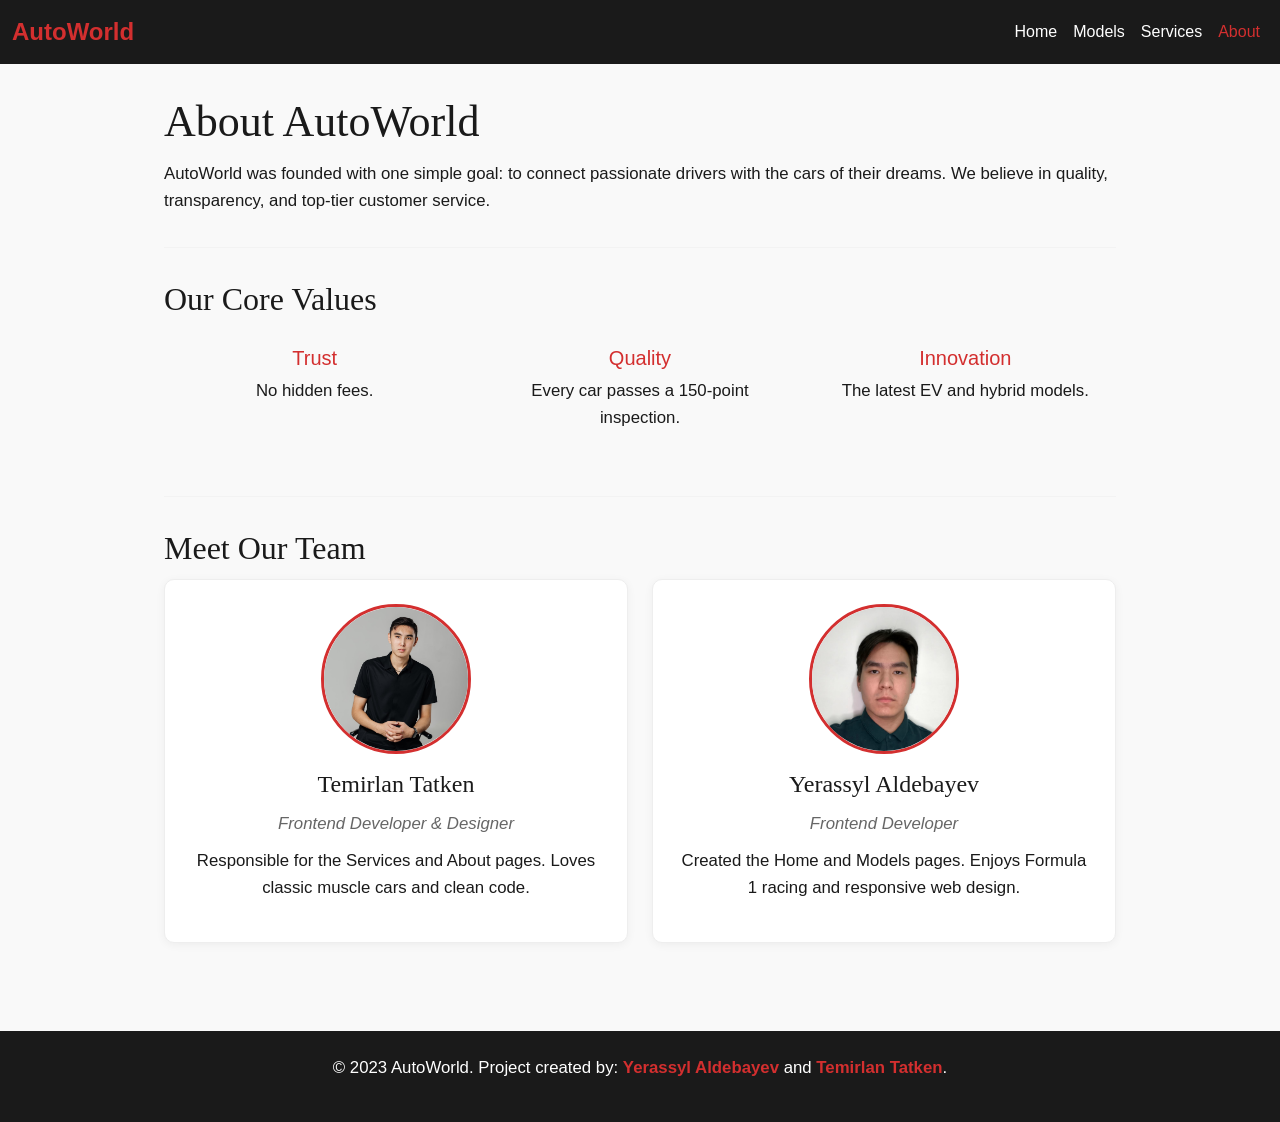
==== about.html @ 7cc098f7 "Assignment 3: Media queries and Bootstrap grid, navbar, buttons, carousel, cards, and form" ====
<!DOCTYPE html>
<html lang="en">
<head>
    <meta charset="UTF-8">
    <meta name="viewport" content="width=device-width, initial-scale=1.0">
    <title>About Us & Team - Cars Project</title>
    <link href="https://cdn.jsdelivr.net/npm/bootstrap@5.3.3/dist/css/bootstrap.min.css" rel="stylesheet">
    <link rel="stylesheet" href="css/style.css">
</head>
<body>
    <header>
        <nav id="main-nav" class="navbar navbar-expand-lg navbar-dark">
            <div class="container-fluid">
                <a class="navbar-brand" href="index.html">AutoWorld</a>
                <button class="navbar-toggler" type="button" data-bs-toggle="collapse" data-bs-target="#navMenu"
                        aria-controls="navMenu" aria-expanded="false" aria-label="Toggle navigation">
                    <span class="navbar-toggler-icon"></span>
                </button>
                <div class="collapse navbar-collapse" id="navMenu">
                    <ul class="navbar-nav ms-auto">
                        <li class="nav-item"><a class="nav-link" href="index.html">Home</a></li>
                        <li class="nav-item"><a class="nav-link" href="models.html">Models</a></li>
                        <li class="nav-item"><a class="nav-link" href="services.html">Services</a></li>
                        <li class="nav-item"><a class="nav-link active" aria-current="page" href="about.html">About</a></li>
                    </ul>
                </div>
            </div>
        </nav>
    </header>

    <main class="container">
        <h1>About AutoWorld</h1>
        <p>AutoWorld was founded with one simple goal: to connect passionate drivers with the cars of their dreams. We believe in quality, transparency, and top-tier customer service.</p>

        <hr>

        <!-- Task 3: Bootstrap Grid — three-column layout (col-lg-4) for Core Values -->
        <section class="core-values my-4">
            <h2>Our Core Values</h2>
            <div class="row g-4 text-center">
                <div class="col-lg-4">
                    <div class="core-value">
                        <h5>Trust</h5>
                        <p>No hidden fees.</p>
                    </div>
                </div>
                <div class="col-lg-4">
                    <div class="core-value">
                        <h5>Quality</h5>
                        <p>Every car passes a 150-point inspection.</p>
                    </div>
                </div>
                <div class="col-lg-4">
                    <div class="core-value">
                        <h5>Innovation</h5>
                        <p>The latest EV and hybrid models.</p>
                    </div>
                </div>
            </div>
        </section>

        <hr>

        <!-- Task 3: Bootstrap Grid — two-column layout (col-lg-6) for Team section -->
        <section class="team-section my-4">
            <h2>Meet Our Team</h2>
            <div class="row g-4">
                <div class="col-lg-6">
                    <div class="team-card">
                        <img src="images/student1.jpeg" alt="Portrait of Temirlan Tatken" class="team-photo">
                        <h3>Temirlan Tatken</h3>
                        <p class="role">Frontend Developer & Designer</p>
                        <p>Responsible for the Services and About pages. Loves classic muscle cars and clean code.</p>
                    </div>
                </div>
                <div class="col-lg-6">
                    <div class="team-card">
                        <img src="images/student2.jpg" alt="Portrait of Yerassyl Aldebayev" class="team-photo">
                        <h3>Yerassyl Aldebayev</h3>
                        <p class="role">Frontend Developer</p>
                        <p>Created the Home and Models pages. Enjoys Formula 1 racing and responsive web design.</p>
                    </div>
                </div>
            </div>
        </section>
    </main>

    <footer>
        <p>&copy; 2023 AutoWorld. Project created by: <strong>Yerassyl Aldebayev</strong> and <strong>Temirlan Tatken</strong>.</p>
    </footer>

    <script src="https://cdn.jsdelivr.net/npm/bootstrap@5.3.3/dist/js/bootstrap.bundle.min.js"></script>
</body>
</html>
---- css/style.css ----
/* ===================================================
   GLOBAL BASE (shared across all pages)
   =================================================== */
* {
    margin: 0;
    padding: 0;
    box-sizing: border-box;
}

body {
    font-family: 'Trebuchet MS', Arial, sans-serif;
    color: #1a1a1a;
    background-color: #f9f9f9;
    line-height: 1.6;
}

h1, h2, h3 {
    font-family: Georgia, 'Times New Roman', serif;
    margin-bottom: 0.75rem;
}

p {
    margin-bottom: 1rem;
}

/* Task 1: Responsive typography (custom media queries, no Bootstrap) */
h1 { font-size: 1.8rem; }
h2 { font-size: 1.4rem; }
h3 { font-size: 1.15rem; }
p  { font-size: 0.95rem; }

@media (min-width: 601px) and (max-width: 992px) {
    h1 { font-size: 2.2rem; }
    h2 { font-size: 1.7rem; }
    h3 { font-size: 1.3rem; }
    p  { font-size: 1rem; }
}

@media (min-width: 993px) {
    h1 { font-size: 2.75rem; }
    h2 { font-size: 2rem; }
    h3 { font-size: 1.5rem; }
    p  { font-size: 1.05rem; }
}

hr {
    border: none;
    border-top: 1px solid #ddd;
    margin: 2rem 0;
}

.container {
    max-width: 1000px;
    margin: 0 auto;
    padding: 2rem 1.5rem;
}

/* ===================================================
   NAVIGATION (#main-nav) — Bootstrap navbar, brand-colored
   =================================================== */
#main-nav.navbar {
    background-color: #1a1a1a;
}

#main-nav .navbar-brand {
    color: #d32f2f;
    font-size: 1.5rem;
    font-weight: bold;
}

#main-nav .nav-link {
    color: #ffffff;
}

#main-nav .nav-link:hover,
#main-nav .nav-link.active {
    color: #d32f2f;
}

/* ===================================================
   FOOTER
   =================================================== */
footer {
    text-align: center;
    padding: 1.5rem;
    background-color: #1a1a1a;
    color: #ffffff;
    margin-top: 2rem;
}

footer strong {
    color: #d32f2f;
}

/* ===================================================
   HOME PAGE
   =================================================== */
.hero {
    text-align: center;
    padding: 2rem 0;
}

.hero-img {
    width: 100%;
    max-width: 600px;
    height: 300px;
    object-fit: cover;
}

.intro, .highlights {
    max-width: 800px;
    margin: 1.5rem auto;
}

/* Task 1 (Home): Flexbox row for image + text */
.intro-flex {
    display: flex;
    flex-wrap: wrap;
    align-items: center;
    gap: 1.5rem;
}

.intro-img {
    flex: 1 1 300px;
    max-width: 100%;
    border-radius: 8px;
}

.intro-text {
    flex: 1 1 300px;
}

/* Task 2 (Home): Flexbox card row — responsive via custom media queries only */
.card-row {
    display: flex;
    gap: 1.5rem;
    margin-top: 1.5rem;
}

.category-card {
    flex: 1 1 0;
    display: flex;
    flex-direction: column;
    background-color: #ffffff;
    border: 1px solid #eee;
    border-radius: 10px;
    padding: 1.5rem;
    text-align: center;
    box-shadow: 0 2px 10px rgba(0, 0, 0, 0.05);
    transition: transform 0.2s ease, box-shadow 0.2s ease;
}

/* Tablet: two cards per row */
@media (max-width: 900px) {
    .card-row {
        flex-wrap: wrap;
    }
    .category-card {
        flex: 1 1 calc(50% - 0.75rem);
    }
}

/* Mobile: stacked */
@media (max-width: 500px) {
    .category-card {
        flex: 1 1 100%;
    }
}

.category-card:hover {
    transform: translateY(-6px);
    box-shadow: 0 6px 16px rgba(0, 0, 0, 0.12);
}

.category-card img {
    width: 100%;
    height: 140px;
    object-fit: cover;
    border-radius: 6px;
    margin-bottom: 1rem;
}

.category-card p {
    flex-grow: 1;
}

.btn-card {
    display: inline-block;
    background-color: #d32f2f;
    color: #ffffff;
    text-decoration: none;
    padding: 0.5rem 1rem;
    border-radius: 4px;
    margin-top: 0.5rem;
    transition: background-color 0.3s ease;
}

.btn-card:hover {
    background-color: #b71c1c;
}

/* ===================================================
   MODELS PAGE
   =================================================== */
.catalog-table table {
    width: 100%;
    border-collapse: collapse;
    margin-top: 1rem;
}

.catalog-table th,
.catalog-table td {
    border: 1px solid #ccc;
    padding: 0.75rem;
    text-align: left;
}

.catalog-table th {
    background-color: #1a1a1a;
    color: #ffffff;
}

.catalog-table tr:nth-child(even) {
    background-color: #f2f2f2;
}

/* Task 7 (Models): Bootstrap Carousel — brand color for controls/indicators */
.carousel-caption h5 {
    color: #ffffff;
}

.carousel-control-prev-icon,
.carousel-control-next-icon {
    background-color: rgba(211, 47, 47, 0.7);
    border-radius: 50%;
    padding: 1.2rem;
}

/* Task 8 (Home): Bootstrap Cards — Featured Vehicles */
.card-group .card-title {
    font-family: Georgia, 'Times New Roman', serif;
}

/* Shared feature image style (hero, models, services) */
.feature-img {
    max-width: 100%;
    border-radius: 8px;
    margin-bottom: 1.5rem;
}

/* ===================================================
   SERVICES PAGE (from teammate)
   =================================================== */

/* Task 3 (Services): CSS Grid page layout — header / sidebar / main / footer */
.page-grid {
    display: grid;
    grid-template-columns: 260px 1fr;
    grid-template-rows: auto 1fr auto;
    grid-template-areas:
        "header header"
        "sidebar main"
        "footer footer";
}

.grid-header {
    grid-area: header;
}

.grid-sidebar {
    grid-area: sidebar;
    padding: 2rem 1.5rem;
    background-color: #ffffff;
    border-right: 1px solid #eee;
}

.grid-sidebar h3 {
    color: #d32f2f;
}

.grid-sidebar ul {
    margin: 1rem 0 1.5rem 1.2rem;
}

.grid-sidebar ul li {
    margin-bottom: 0.5rem;
}

.sidebar-img {
    width: 100%;
    border-radius: 8px;
}

.grid-main {
    grid-area: main;
    padding: 2rem 1.5rem;
}

.grid-footer {
    grid-area: footer;
}

@media (max-width: 700px) {
    .page-grid {
        grid-template-columns: 1fr;
        grid-template-areas:
            "header"
            "sidebar"
            "main"
            "footer";
    }
}

.services-info {
    display: flex;
    flex-wrap: wrap;
    gap: 1.5rem;
    align-items: flex-start;
}

.services-list {
    flex: 1 1 250px;
}

#booking-form {
    background-color: #f9f9f9;
    padding: 2rem;
    border-radius: 10px;
    border: 1px solid #ddd;
    max-width: 600px;
}

/* Task 9 (Services): Bootstrap form — brand color overrides */
#booking-form .form-control:focus,
#booking-form .form-select:focus {
    border-color: #d32f2f;
    box-shadow: 0 0 5px rgba(211, 47, 47, 0.3);
}

/* ===================================================
   ABOUT PAGE (from teammate)
   =================================================== */

/* Task 3 (About): Bootstrap Grid — two-column team section, three-column values */
.core-value {
    padding: 1rem;
}

.core-value h5 {
    color: #d32f2f;
}

.team-card {
    flex: 1 1 300px;
    text-align: center;
    padding: 1.5rem;
    background-color: #fff;
    border: 1px solid #eee;
    border-radius: 10px;
    box-shadow: 0 2px 10px rgba(0,0,0,0.05);
}

.team-photo {
    width: 150px;
    height: 150px;
    object-fit: cover;
    border-radius: 50%;
    border: 3px solid #d32f2f;
    margin-bottom: 1rem;
}

.role {
    color: #666;
    font-style: italic;
    margin-bottom: 10px;
}
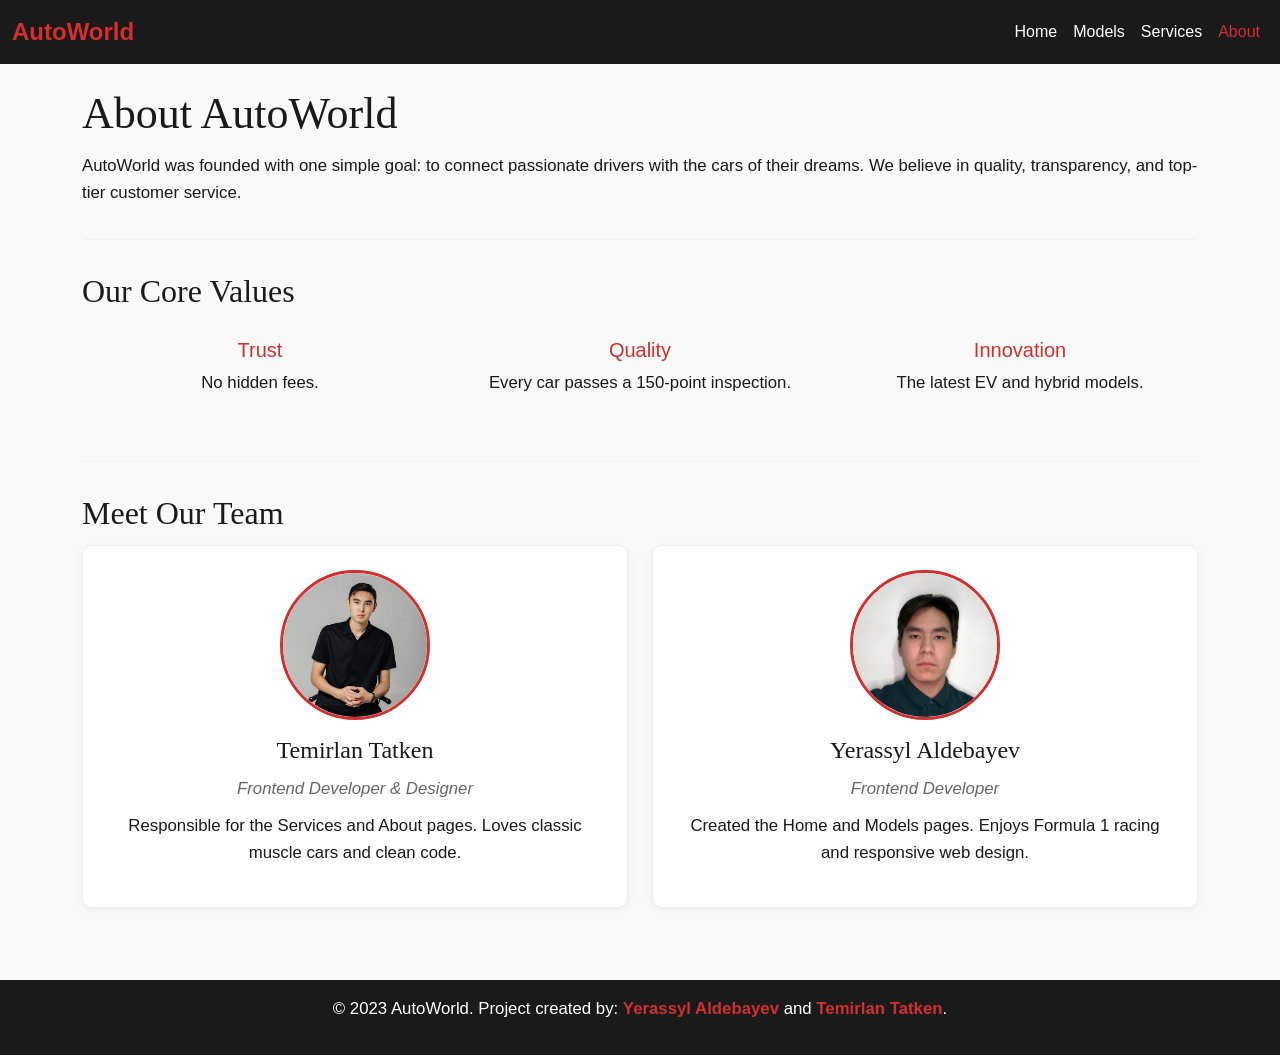
==== commit a5065cb8: "Fixed critical issues" ====
--- a/about.html
+++ b/about.html
@@ -28,7 +28,7 @@
         </nav>
     </header>
 
-    <main class="container">
+    <main class="container py-4">
         <h1>About AutoWorld</h1>
         <p>AutoWorld was founded with one simple goal: to connect passionate drivers with the cars of their dreams. We believe in quality, transparency, and top-tier customer service.</p>
 
@@ -38,19 +38,19 @@
         <section class="core-values my-4">
             <h2>Our Core Values</h2>
             <div class="row g-4 text-center">
-                <div class="col-lg-4">
+                <div class="col-12 col-md-6 col-lg-4">
                     <div class="core-value">
                         <h5>Trust</h5>
                         <p>No hidden fees.</p>
                     </div>
                 </div>
-                <div class="col-lg-4">
+                <div class="col-12 col-md-6 col-lg-4">
                     <div class="core-value">
                         <h5>Quality</h5>
                         <p>Every car passes a 150-point inspection.</p>
                     </div>
                 </div>
-                <div class="col-lg-4">
+                <div class="col-12 col-md-6 col-lg-4">
                     <div class="core-value">
                         <h5>Innovation</h5>
                         <p>The latest EV and hybrid models.</p>
@@ -65,7 +65,7 @@
         <section class="team-section my-4">
             <h2>Meet Our Team</h2>
             <div class="row g-4">
-                <div class="col-lg-6">
+                <div class="col-12 col-md-6 col-lg-6">
                     <div class="team-card">
                         <img src="images/student1.jpeg" alt="Portrait of Temirlan Tatken" class="team-photo">
                         <h3>Temirlan Tatken</h3>
@@ -73,7 +73,7 @@
                         <p>Responsible for the Services and About pages. Loves classic muscle cars and clean code.</p>
                     </div>
                 </div>
-                <div class="col-lg-6">
+                <div class="col-12 col-md-6 col-lg-6">
                     <div class="team-card">
                         <img src="images/student2.jpg" alt="Portrait of Yerassyl Aldebayev" class="team-photo">
                         <h3>Yerassyl Aldebayev</h3>
@@ -85,10 +85,10 @@
         </section>
     </main>
 
-    <footer>
+    <footer class="py-3 mt-4">
         <p>&copy; 2023 AutoWorld. Project created by: <strong>Yerassyl Aldebayev</strong> and <strong>Temirlan Tatken</strong>.</p>
     </footer>
 
     <script src="https://cdn.jsdelivr.net/npm/bootstrap@5.3.3/dist/js/bootstrap.bundle.min.js"></script>
 </body>
-</html>
+</html>
--- a/css/style.css
+++ b/css/style.css
@@ -49,12 +49,6 @@
     margin: 2rem 0;
 }
 
-.container {
-    max-width: 1000px;
-    margin: 0 auto;
-    padding: 2rem 1.5rem;
-}
-
 /* ===================================================
    NAVIGATION (#main-nav) — Bootstrap navbar, brand-colored
    =================================================== */
@@ -82,10 +76,8 @@
    =================================================== */
 footer {
     text-align: center;
-    padding: 1.5rem;
     background-color: #1a1a1a;
     color: #ffffff;
-    margin-top: 2rem;
 }
 
 footer strong {
@@ -97,14 +89,14 @@
    =================================================== */
 .hero {
     text-align: center;
-    padding: 2rem 0;
 }
 
 .hero-img {
-    width: 100%;
-    max-width: 600px;
-    height: 300px;
-    object-fit: cover;
+    max-width: 700px;
+    height: 360px;
+    width: 75%;
+    object-fit: cover;
+
 }
 
 .intro, .highlights {
@@ -373,4 +365,39 @@
     color: #666;
     font-style: italic;
     margin-bottom: 10px;
+}
+
+/* ===================================================
+   IMAGE SIZE LIMITS (keeps images comfortable with Bootstrap container)
+   =================================================== */
+
+/* Carousel (Models page) */
+.carousel-item img {
+    height: 450px;
+    object-fit: cover;
+}
+
+@media (max-width: 768px) {
+    .carousel-item img {
+        height: 260px;
+    }
+}
+
+/* Optional: cap carousel width on large monitors */
+#modelCarousel {
+    max-width: 900px;
+    margin: 0 auto;
+}
+
+/* Featured Vehicles cards (Home page) */
+.card-img-top {
+    height: 200px;
+    object-fit: cover;
+}
+
+/* Lineup image at the top of Models page */
+.catalog-intro img {
+    width: 100%;
+    height: 320px;
+    object-fit: cover;
 }
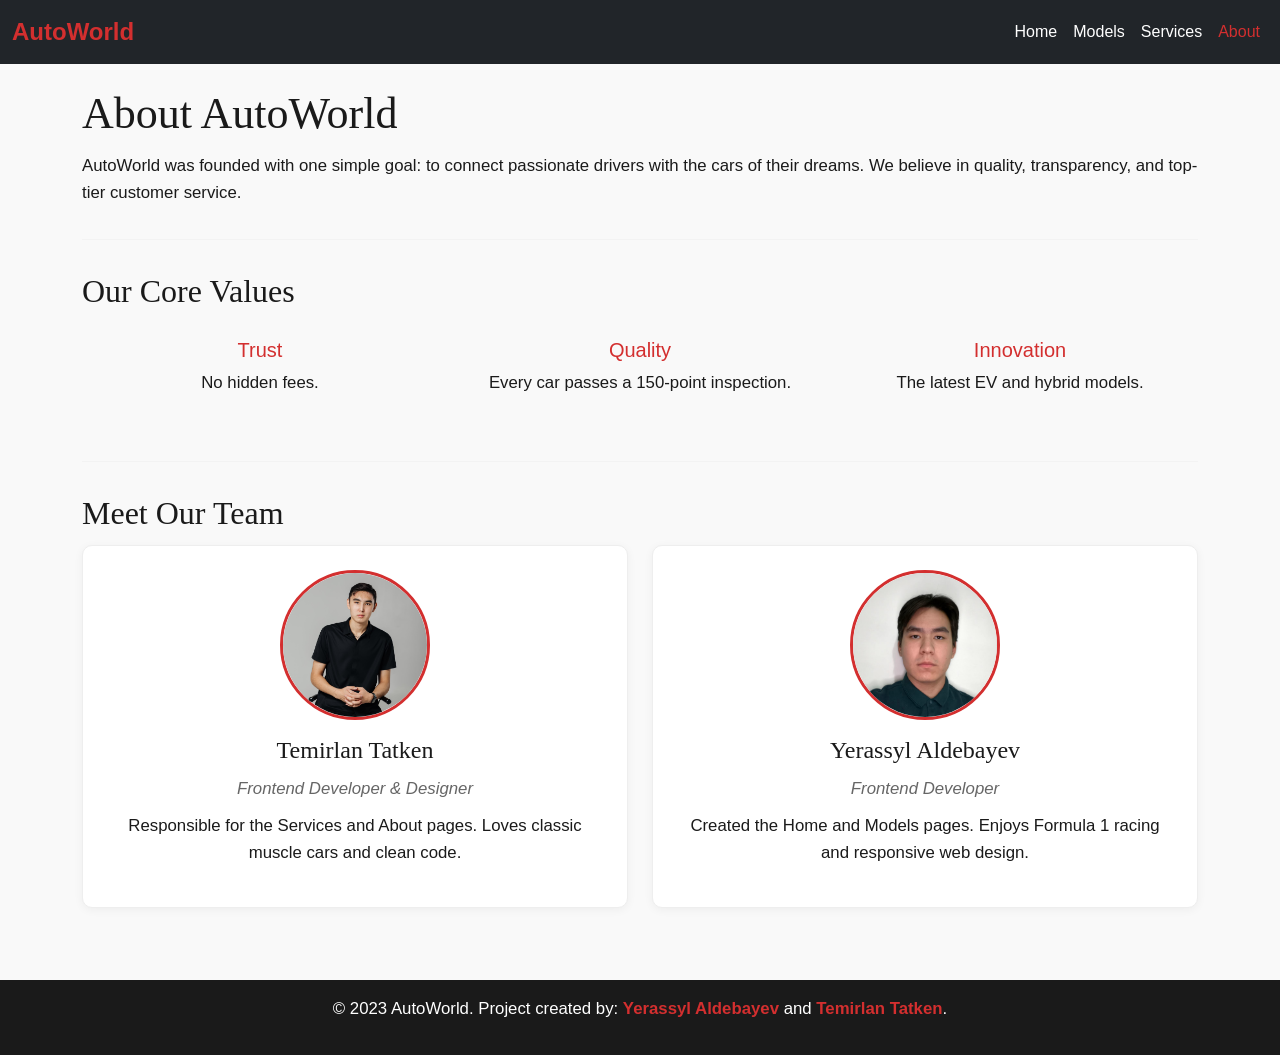
==== commit 2137c6fd: "Simple fixes" ====
--- a/about.html
+++ b/about.html
@@ -9,7 +9,7 @@
 </head>
 <body>
     <header>
-        <nav id="main-nav" class="navbar navbar-expand-lg navbar-dark">
+        <nav id="main-nav" class="navbar navbar-expand-lg navbar-dark bg-dark">
             <div class="container-fluid">
                 <a class="navbar-brand" href="index.html">AutoWorld</a>
                 <button class="navbar-toggler" type="button" data-bs-toggle="collapse" data-bs-target="#navMenu"
--- a/css/style.css
+++ b/css/style.css
@@ -96,7 +96,6 @@
     height: 360px;
     width: 75%;
     object-fit: cover;
-
 }
 
 .intro, .highlights {
@@ -122,17 +121,18 @@
     flex: 1 1 300px;
 }
 
-/* Task 2 (Home): Flexbox card row — responsive via custom media queries only */
+/* Task 2 (Home): card row — custom media queries only, no flexbox, no Bootstrap */
 .card-row {
-    display: flex;
-    gap: 1.5rem;
     margin-top: 1.5rem;
+    font-size: 0; /* removes the small gaps between inline-block cards */
 }
 
 .category-card {
-    flex: 1 1 0;
-    display: flex;
-    flex-direction: column;
+    display: inline-block;
+    vertical-align: top;
+    width: calc(33.333% - 1rem);   /* desktop: three per row */
+    margin: 0.5rem;
+    font-size: 1rem;
     background-color: #ffffff;
     border: 1px solid #eee;
     border-radius: 10px;
@@ -142,20 +142,17 @@
     transition: transform 0.2s ease, box-shadow 0.2s ease;
 }
 
-/* Tablet: two cards per row */
+/* Tablet: two per row */
 @media (max-width: 900px) {
-    .card-row {
-        flex-wrap: wrap;
-    }
     .category-card {
-        flex: 1 1 calc(50% - 0.75rem);
+        width: calc(50% - 1rem);
     }
 }
 
 /* Mobile: stacked */
 @media (max-width: 500px) {
     .category-card {
-        flex: 1 1 100%;
+        width: calc(100% - 1rem);
     }
 }
 
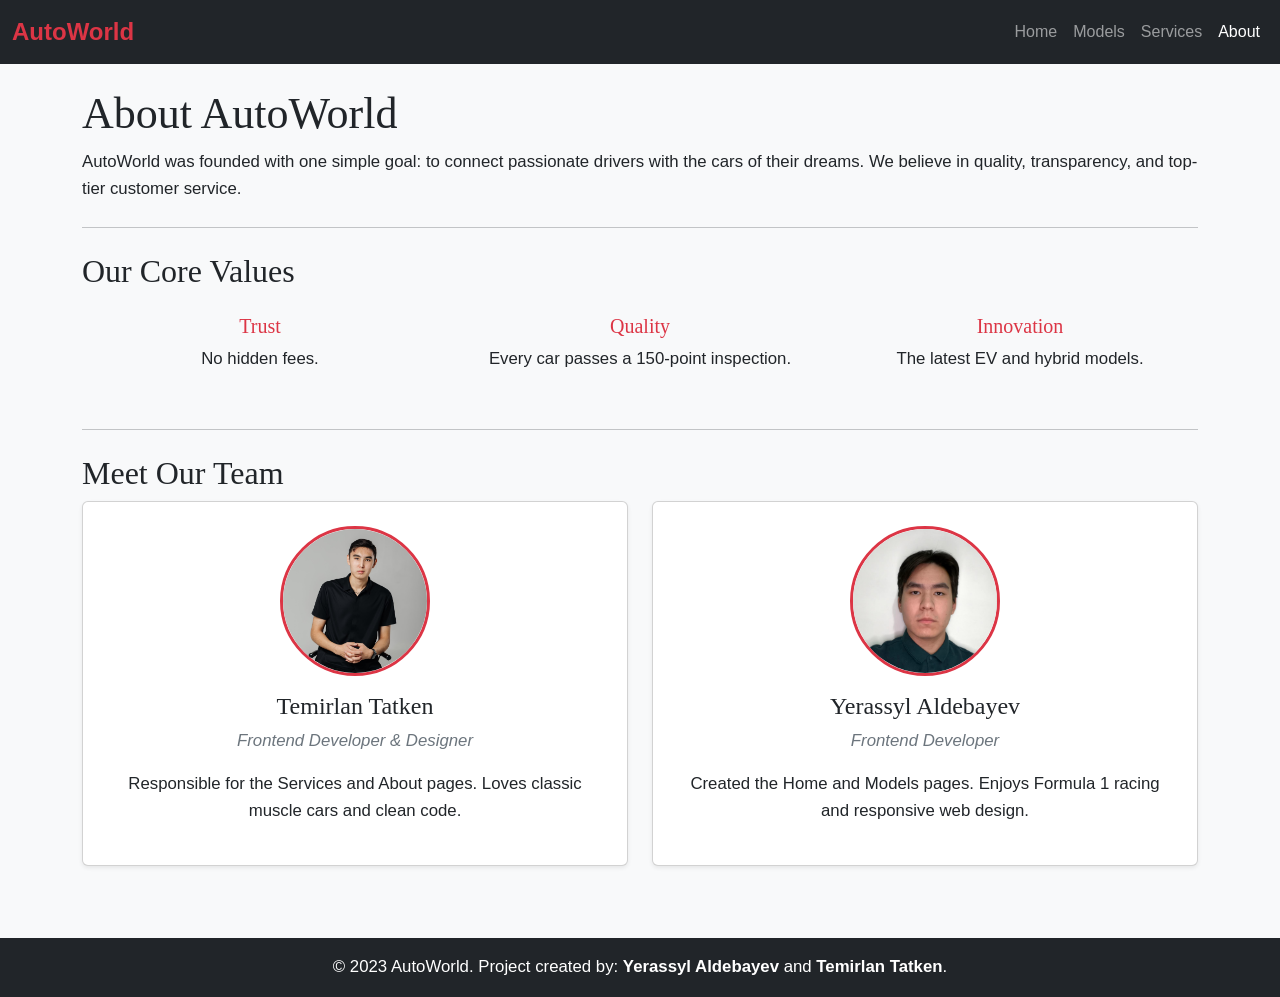
==== commit 26966341: "Midterm: Bootstrap cleanup, responsive fixes, README" ====
--- a/about.html
+++ b/about.html
@@ -3,15 +3,15 @@
 <head>
     <meta charset="UTF-8">
     <meta name="viewport" content="width=device-width, initial-scale=1.0">
-    <title>About Us & Team - Cars Project</title>
+    <title>About Us & Team - AutoWorld Cars</title>
     <link href="https://cdn.jsdelivr.net/npm/bootstrap@5.3.3/dist/css/bootstrap.min.css" rel="stylesheet">
     <link rel="stylesheet" href="css/style.css">
 </head>
-<body>
+<body class="bg-light">
     <header>
         <nav id="main-nav" class="navbar navbar-expand-lg navbar-dark bg-dark">
             <div class="container-fluid">
-                <a class="navbar-brand" href="index.html">AutoWorld</a>
+                <a class="navbar-brand text-danger fw-bold fs-4" href="index.html">AutoWorld</a>
                 <button class="navbar-toggler" type="button" data-bs-toggle="collapse" data-bs-target="#navMenu"
                         aria-controls="navMenu" aria-expanded="false" aria-label="Toggle navigation">
                     <span class="navbar-toggler-icon"></span>
@@ -32,52 +32,50 @@
         <h1>About AutoWorld</h1>
         <p>AutoWorld was founded with one simple goal: to connect passionate drivers with the cars of their dreams. We believe in quality, transparency, and top-tier customer service.</p>
 
-        <hr>
+        <hr class="my-4">
 
-        <!-- Task 3: Bootstrap Grid — three-column layout (col-lg-4) for Core Values -->
         <section class="core-values my-4">
             <h2>Our Core Values</h2>
             <div class="row g-4 text-center">
-                <div class="col-12 col-md-6 col-lg-4">
-                    <div class="core-value">
-                        <h5>Trust</h5>
+                <div class="col-md-6 col-lg-4">
+                    <div class="p-3">
+                        <h3 class="h5 text-danger">Trust</h3>
                         <p>No hidden fees.</p>
                     </div>
                 </div>
-                <div class="col-12 col-md-6 col-lg-4">
-                    <div class="core-value">
-                        <h5>Quality</h5>
+                <div class="col-md-6 col-lg-4">
+                    <div class="p-3">
+                        <h3 class="h5 text-danger">Quality</h3>
                         <p>Every car passes a 150-point inspection.</p>
                     </div>
                 </div>
-                <div class="col-12 col-md-6 col-lg-4">
-                    <div class="core-value">
-                        <h5>Innovation</h5>
+                <div class="col-md-6 col-lg-4">
+                    <div class="p-3">
+                        <h3 class="h5 text-danger">Innovation</h3>
                         <p>The latest EV and hybrid models.</p>
                     </div>
                 </div>
             </div>
         </section>
 
-        <hr>
+        <hr class="my-4">
 
-        <!-- Task 3: Bootstrap Grid — two-column layout (col-lg-6) for Team section -->
         <section class="team-section my-4">
             <h2>Meet Our Team</h2>
             <div class="row g-4">
-                <div class="col-12 col-md-6 col-lg-6">
-                    <div class="team-card">
-                        <img src="images/student1.jpeg" alt="Portrait of Temirlan Tatken" class="team-photo">
+                <div class="col-md-6">
+                    <div class="card h-100 text-center p-4 shadow-sm">
+                        <img src="images/student1.jpeg" alt="Portrait of Temirlan Tatken" class="team-photo rounded-circle border border-3 border-danger mx-auto mb-3">
                         <h3>Temirlan Tatken</h3>
-                        <p class="role">Frontend Developer & Designer</p>
+                        <p class="text-secondary fst-italic">Frontend Developer &amp; Designer</p>
                         <p>Responsible for the Services and About pages. Loves classic muscle cars and clean code.</p>
                     </div>
                 </div>
-                <div class="col-12 col-md-6 col-lg-6">
-                    <div class="team-card">
-                        <img src="images/student2.jpg" alt="Portrait of Yerassyl Aldebayev" class="team-photo">
+                <div class="col-md-6">
+                    <div class="card h-100 text-center p-4 shadow-sm">
+                        <img src="images/student2.jpg" alt="Portrait of Yerassyl Aldebayev" class="team-photo rounded-circle border border-3 border-danger mx-auto mb-3">
                         <h3>Yerassyl Aldebayev</h3>
-                        <p class="role">Frontend Developer</p>
+                        <p class="text-secondary fst-italic">Frontend Developer</p>
                         <p>Created the Home and Models pages. Enjoys Formula 1 racing and responsive web design.</p>
                     </div>
                 </div>
@@ -85,8 +83,10 @@
         </section>
     </main>
 
-    <footer class="py-3 mt-4">
-        <p>&copy; 2023 AutoWorld. Project created by: <strong>Yerassyl Aldebayev</strong> and <strong>Temirlan Tatken</strong>.</p>
+    <footer class="bg-dark text-white text-center py-3 mt-4">
+        <div class="container">
+            <p class="mb-0">&copy; 2023 AutoWorld. Project created by: <strong>Yerassyl Aldebayev</strong> and <strong>Temirlan Tatken</strong>.</p>
+        </div>
     </footer>
 
     <script src="https://cdn.jsdelivr.net/npm/bootstrap@5.3.3/dist/js/bootstrap.bundle.min.js"></script>
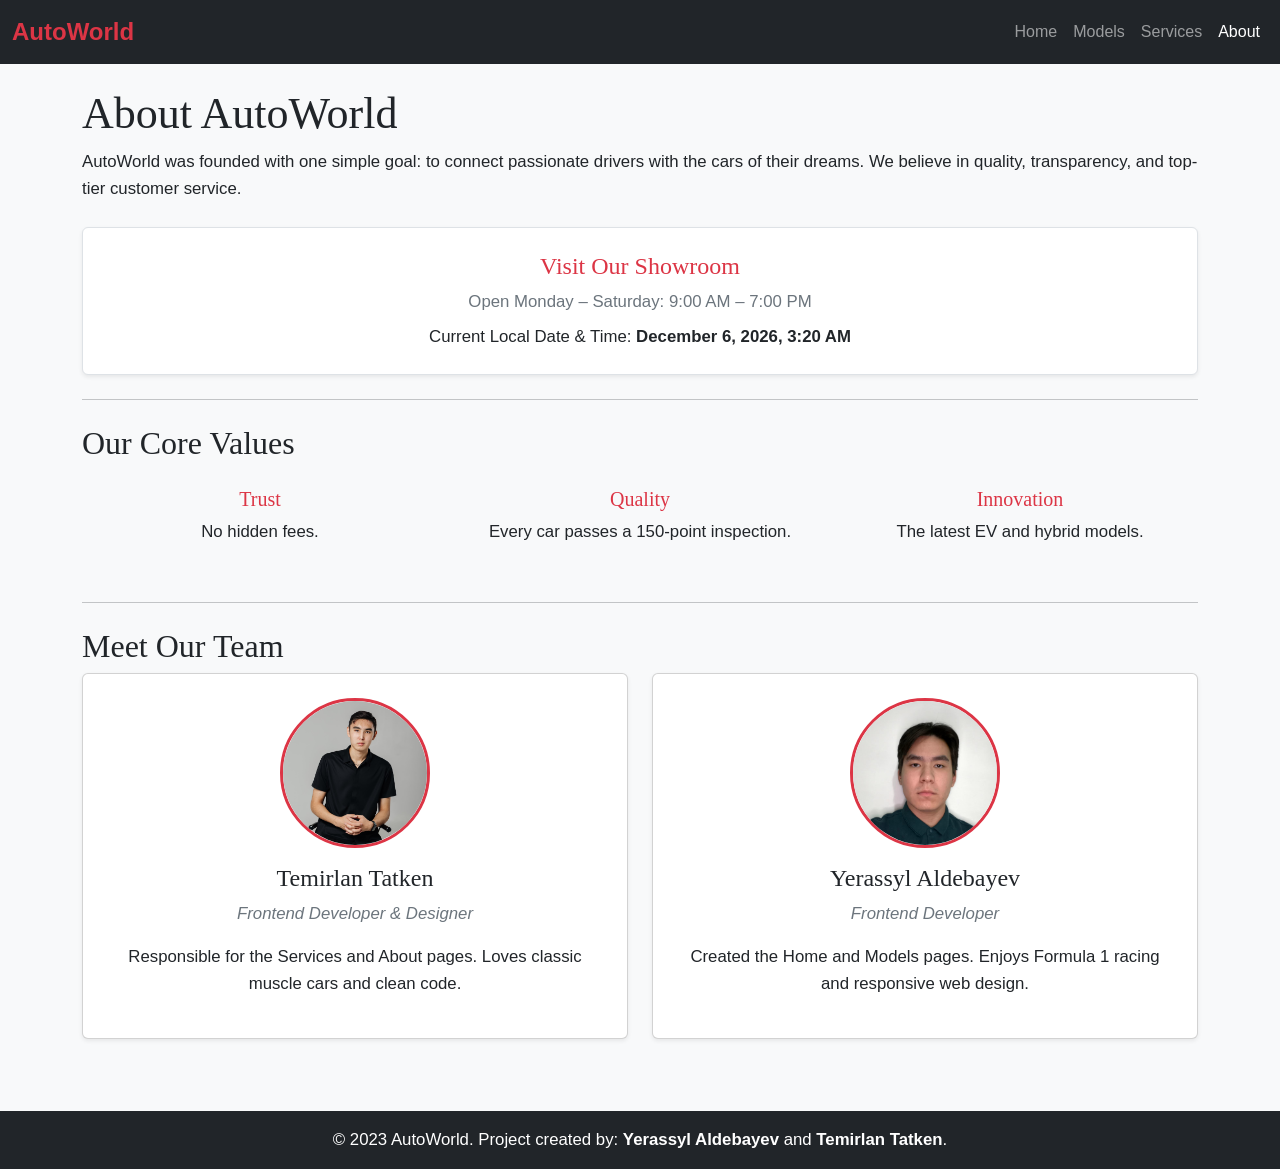
==== commit 6b3e80c1: "Implement Assignment 4 JavaScript features and UI refinements" ====
--- a/about.html
+++ b/about.html
@@ -7,7 +7,7 @@
     <link href="https://cdn.jsdelivr.net/npm/bootstrap@5.3.3/dist/css/bootstrap.min.css" rel="stylesheet">
     <link rel="stylesheet" href="css/style.css">
 </head>
-<body class="bg-light">
+<body>
     <header>
         <nav id="main-nav" class="navbar navbar-expand-lg navbar-dark bg-dark">
             <div class="container-fluid">
@@ -31,6 +31,15 @@
     <main class="container py-4">
         <h1>About AutoWorld</h1>
         <p>AutoWorld was founded with one simple goal: to connect passionate drivers with the cars of their dreams. We believe in quality, transparency, and top-tier customer service.</p>
+
+        <!-- Task 5: Display Current Date and Time (placed right under About AutoWorld) -->
+        <section class="visit-section my-4">
+            <div class="p-4 bg-white border rounded text-center shadow-sm">
+                <h2 class="h4 text-danger mb-2">Visit Our Showroom</h2>
+                <p class="text-secondary mb-2">Open Monday – Saturday: 9:00 AM – 7:00 PM</p>
+                <p class="mb-0">Current Local Date &amp; Time: <strong id="current-datetime" class="text-dark"></strong></p>
+            </div>
+        </section>
 
         <hr class="my-4">
 
@@ -90,5 +99,6 @@
     </footer>
 
     <script src="https://cdn.jsdelivr.net/npm/bootstrap@5.3.3/dist/js/bootstrap.bundle.min.js"></script>
+    <script src="js/datetime.js"></script>
 </body>
 </html>
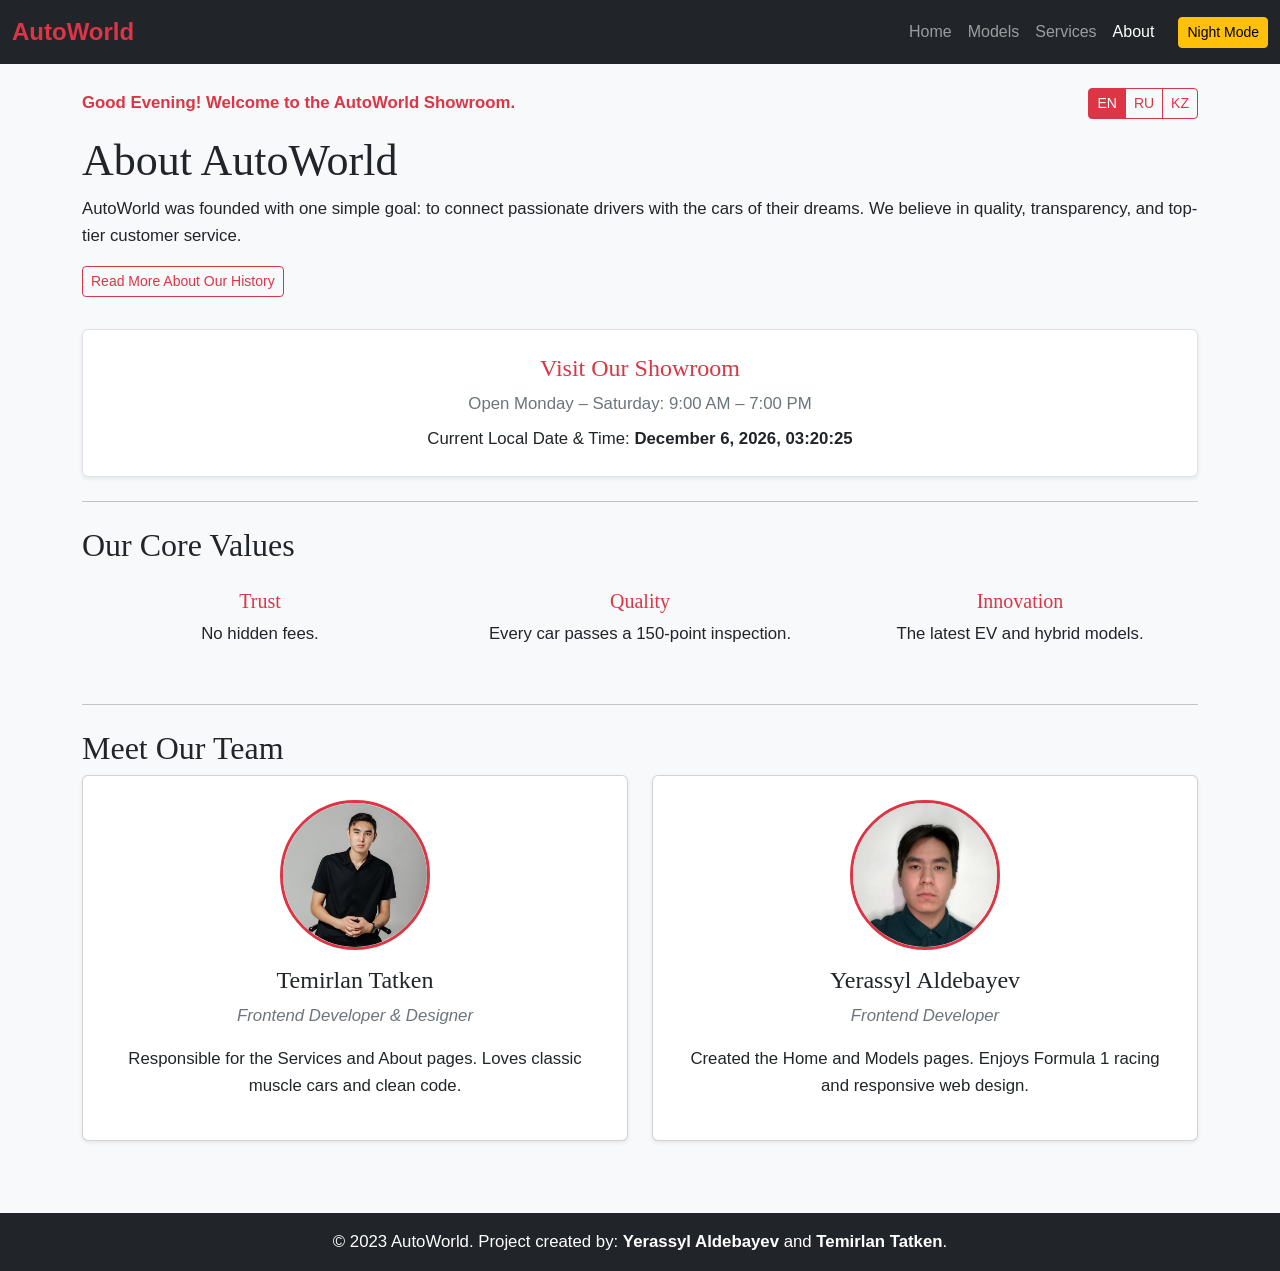
==== commit 9e39c9bb: "Complete Assignment 5: Advanced JS, DOM manipulation, sound effects, and multi-step wizard" ====
--- a/about.html
+++ b/about.html
@@ -17,11 +17,14 @@
                     <span class="navbar-toggler-icon"></span>
                 </button>
                 <div class="collapse navbar-collapse" id="navMenu">
-                    <ul class="navbar-nav ms-auto">
+                    <ul class="navbar-nav ms-auto align-items-lg-center">
                         <li class="nav-item"><a class="nav-link" href="index.html">Home</a></li>
                         <li class="nav-item"><a class="nav-link" href="models.html">Models</a></li>
                         <li class="nav-item"><a class="nav-link" href="services.html">Services</a></li>
                         <li class="nav-item"><a class="nav-link active" aria-current="page" href="about.html">About</a></li>
+                        <li class="nav-item ms-lg-3 mt-2 mt-lg-0">
+                            <button type="button" id="theme-toggle-btn" class="btn btn-warning btn-sm">Night Mode</button>
+                        </li>
                     </ul>
                 </div>
             </div>
@@ -29,39 +32,55 @@
     </header>
 
     <main class="container py-4">
-        <h1>About AutoWorld</h1>
-        <p>AutoWorld was founded with one simple goal: to connect passionate drivers with the cars of their dreams. We believe in quality, transparency, and top-tier customer service.</p>
+        <!-- Assignment 5: Language Switcher (EN / RU / KZ) & Time-of-Day Greeting -->
+        <div class="d-flex flex-wrap justify-content-between align-items-center gap-2 mb-3">
+            <p id="time-greeting" class="text-danger fw-semibold mb-0"></p>
+            <div class="btn-group btn-group-sm" role="group" aria-label="Language selector">
+                <button type="button" class="btn btn-danger lang-btn" data-lang="en">EN</button>
+                <button type="button" class="btn btn-outline-danger lang-btn" data-lang="ru">RU</button>
+                <button type="button" class="btn btn-outline-danger lang-btn" data-lang="kz">KZ</button>
+            </div>
+        </div>
 
-        <!-- Task 5: Display Current Date and Time (placed right under About AutoWorld) -->
+        <h1 id="i18n-title">About AutoWorld</h1>
+        <p id="i18n-intro">AutoWorld was founded with one simple goal: to connect passionate drivers with the cars of their dreams. We believe in quality, transparency, and top-tier customer service.</p>
+
+        <!-- Assignment 5: "Read More" button toggling style.display -->
+        <div id="extra-story" style="display: none;" class="p-3 bg-white border rounded mb-3 shadow-sm">
+            <p id="i18n-extra-story" class="mb-0">Since opening our first showroom in Astana, we have delivered over 1,500 inspected vehicles across Kazakhstan. Our certified technicians test every engine, battery pack, and safety system so our clients drive away with complete confidence.</p>
+        </div>
+        <button type="button" id="read-more-btn" class="btn btn-outline-danger btn-sm mb-2">Read More About Our History</button>
+
+        <!-- Task 5: Display Current Date and Time -->
         <section class="visit-section my-4">
             <div class="p-4 bg-white border rounded text-center shadow-sm">
-                <h2 class="h4 text-danger mb-2">Visit Our Showroom</h2>
-                <p class="text-secondary mb-2">Open Monday – Saturday: 9:00 AM – 7:00 PM</p>
-                <p class="mb-0">Current Local Date &amp; Time: <strong id="current-datetime" class="text-dark"></strong></p>
+                <h2 id="i18n-visit-title" class="h4 text-danger mb-2">Visit Our Showroom</h2>
+                <p id="i18n-visit-hours" class="text-secondary mb-2">Open Monday – Saturday: 9:00 AM – 7:00 PM</p>
+                <p class="mb-0"><span id="i18n-time-label">Current Local Date &amp; Time:</span> <strong id="current-datetime" class="text-dark"></strong></p>
             </div>
         </section>
 
         <hr class="my-4">
 
         <section class="core-values my-4">
-            <h2>Our Core Values</h2>
+            <h2 id="i18n-values-title">Our Core Values</h2>
             <div class="row g-4 text-center">
                 <div class="col-md-6 col-lg-4">
                     <div class="p-3">
-                        <h3 class="h5 text-danger">Trust</h3>
-                        <p>No hidden fees.</p>
+                        <h3 id="i18n-val1-title" class="h5 text-danger">Trust</h3>
+                        <p id="i18n-val1-desc">No hidden fees.</p>
                     </div>
                 </div>
                 <div class="col-md-6 col-lg-4">
                     <div class="p-3">
-                        <h3 class="h5 text-danger">Quality</h3>
-                        <p>Every car passes a 150-point inspection.</p>
+                        <h3 id="i18n-val2-title" class="h5 text-danger">Quality</h3>
+                        <p id="i18n-val2-desc">Every car passes a 150-point inspection.</p>
                     </div>
                 </div>
                 <div class="col-md-6 col-lg-4">
                     <div class="p-3">
-                        <h3 class="h5 text-danger">Innovation</h3>
-                        <p>The latest EV and hybrid models.</p>
+                        <h3 id="i18n-val3-title" class="h5 text-danger">Innovation</h3>
+                        <p id="i18n-val3-desc">The latest EV and hybrid models.</p>
                     </div>
                 </div>
             </div>
@@ -70,22 +89,22 @@
         <hr class="my-4">
 
         <section class="team-section my-4">
-            <h2>Meet Our Team</h2>
+            <h2 id="i18n-team-title">Meet Our Team</h2>
             <div class="row g-4">
                 <div class="col-md-6">
                     <div class="card h-100 text-center p-4 shadow-sm">
                         <img src="images/student1.jpeg" alt="Portrait of Temirlan Tatken" class="team-photo rounded-circle border border-3 border-danger mx-auto mb-3">
                         <h3>Temirlan Tatken</h3>
-                        <p class="text-secondary fst-italic">Frontend Developer &amp; Designer</p>
-                        <p>Responsible for the Services and About pages. Loves classic muscle cars and clean code.</p>
+                        <p id="i18n-member1-role" class="text-secondary fst-italic">Frontend Developer &amp; Designer</p>
+                        <p id="i18n-member1-bio">Responsible for the Services and About pages. Loves classic muscle cars and clean code.</p>
                     </div>
                 </div>
                 <div class="col-md-6">
                     <div class="card h-100 text-center p-4 shadow-sm">
                         <img src="images/student2.jpg" alt="Portrait of Yerassyl Aldebayev" class="team-photo rounded-circle border border-3 border-danger mx-auto mb-3">
                         <h3>Yerassyl Aldebayev</h3>
-                        <p class="text-secondary fst-italic">Frontend Developer</p>
-                        <p>Created the Home and Models pages. Enjoys Formula 1 racing and responsive web design.</p>
+                        <p id="i18n-member2-role" class="text-secondary fst-italic">Frontend Developer</p>
+                        <p id="i18n-member2-bio">Created the Home and Models pages. Enjoys Formula 1 racing and responsive web design.</p>
                     </div>
                 </div>
             </div>
@@ -100,5 +119,7 @@
 
     <script src="https://cdn.jsdelivr.net/npm/bootstrap@5.3.3/dist/js/bootstrap.bundle.min.js"></script>
     <script src="js/datetime.js"></script>
+    <script src="js/theme.js"></script>
+    <script src="js/language.js"></script>
 </body>
 </html>
--- a/css/style.css
+++ b/css/style.css
@@ -0,0 +1,298 @@
+/* ===================================================
+   AutoWorld - custom styles (Assignments 4 & 5)
+   =================================================== */
+
+/* ---------- Fonts & Body Background (Task 4) ---------- */
+body {
+    font-family: 'Trebuchet MS', Arial, sans-serif;
+    line-height: 1.6;
+    background-color: #f8f9fa;
+    color: #212529;
+    transition: background-color 0.5s ease, color 0.3s ease;
+}
+
+h1, h2, h3 {
+    font-family: Georgia, 'Times New Roman', serif;
+}
+
+/* ---------- Assignment 5: Night Mode Theme ---------- */
+body.night-mode {
+    background-color: #121212 !important;
+    color: #e0e0e0;
+}
+
+body.night-mode .card,
+body.night-mode .bg-white,
+body.night-mode .bg-light,
+body.night-mode .faq-item,
+body.night-mode .faq-question,
+body.night-mode .popup-box {
+    background-color: #1e1e1e !important;
+    color: #e0e0e0 !important;
+    border-color: #333333 !important;
+}
+
+body.night-mode .text-secondary,
+body.night-mode .text-dark,
+body.night-mode .faq-answer p {
+    color: #b0b0b0 !important;
+}
+
+/* Fix inputs and placeholder visibility in Night Mode */
+body.night-mode .form-control,
+body.night-mode .form-select {
+    background-color: #2a2a2a !important;
+    color: #ffffff !important;
+    border-color: #444444 !important;
+}
+
+body.night-mode .form-control::placeholder {
+    color: #aaaaaa !important;
+    opacity: 1;
+}
+
+/* Fix Models Comparison Table in Night Mode */
+body.night-mode .table {
+    --bs-table-bg: #1e1e1e;
+    --bs-table-color: #e0e0e0;
+    --bs-table-striped-bg: #262626;
+    --bs-table-striped-color: #ffffff;
+    --bs-table-border-color: #383838;
+    color: #e0e0e0 !important;
+    border-color: #383838 !important;
+}
+
+body.night-mode .table tbody tr td {
+    background-color: #1e1e1e;
+    color: #e0e0e0;
+    border-color: #383838;
+}
+
+body.night-mode .table-striped > tbody > tr:nth-of-type(odd) > * {
+    background-color: #262626 !important;
+    color: #ffffff !important;
+}
+
+/* ---------- Responsive typography (media queries) ---------- */
+h1 { font-size: 1.8rem; }
+h2 { font-size: 1.4rem; }
+h3 { font-size: 1.15rem; }
+p  { font-size: 0.95rem; }
+
+@media (min-width: 601px) and (max-width: 992px) {
+    h1 { font-size: 2.2rem; }
+    h2 { font-size: 1.7rem; }
+    h3 { font-size: 1.3rem; }
+    p  { font-size: 1rem; }
+}
+
+@media (min-width: 993px) {
+    h1 { font-size: 2.75rem; }
+    h2 { font-size: 2rem; }
+    h3 { font-size: 1.5rem; }
+    p  { font-size: 1.05rem; }
+}
+
+/* ---------- Home: hero image & engine animation ---------- */
+.hero-img {
+    width: 75%;
+    max-width: 700px;
+    height: 360px;
+    object-fit: cover;
+    transition: transform 0.3s ease, box-shadow 0.3s ease;
+}
+
+.hero-img.engine-rev-active {
+    transform: scale(1.03);
+    box-shadow: 0 0 25px rgba(220, 53, 69, 0.7);
+}
+
+@media (max-width: 576px) {
+    .hero-img {
+        width: 100%;
+        height: 220px;
+    }
+}
+
+/* ---------- Cards & Event-Triggered Animations ---------- */
+.card-img-top {
+    height: 200px;
+    object-fit: cover;
+}
+
+.catalog-card {
+    transition: transform 0.3s ease, box-shadow 0.3s ease;
+}
+
+/* ---------- Models: lineup image and Interactive Thumbnail Gallery ---------- */
+.lineup-img {
+    width: 100%;
+    height: 320px;
+    object-fit: cover;
+}
+
+@media (max-width: 576px) {
+    .lineup-img {
+        height: 200px;
+    }
+}
+
+.main-gallery-img {
+    width: 100%;
+    height: 420px;
+    object-fit: cover;
+    transition: opacity 0.25s ease, transform 0.25s ease;
+}
+
+@media (max-width: 768px) {
+    .main-gallery-img {
+        height: 250px;
+    }
+}
+
+.thumb-img {
+    width: 100%;
+    height: 75px;
+    object-fit: cover;
+    cursor: pointer;
+    opacity: 0.6;
+    border: 2px solid transparent;
+    transition: opacity 0.2s ease, transform 0.2s ease, border-color 0.2s ease;
+}
+
+.thumb-img:hover {
+    opacity: 0.9;
+    transform: translateY(-2px);
+}
+
+.thumb-img.active-thumb {
+    opacity: 1;
+    border-color: #dc3545;
+    transform: scale(1.04);
+}
+
+/* ---------- Star Rating Widget ---------- */
+.rating-star {
+    font-size: 1.4rem;
+    color: #ced4da;
+    cursor: pointer;
+    transition: color 0.15s ease, transform 0.15s ease;
+    display: inline-block;
+    user-select: none;
+}
+
+.rating-star:hover {
+    transform: scale(1.2);
+}
+
+.rating-star.selected {
+    color: #ffc107;
+}
+
+/* ---------- About: team photo ---------- */
+.team-photo {
+    width: 150px;
+    height: 150px;
+    object-fit: cover;
+}
+
+/* ---------- Task 2: FAQ Accordion (Models page) ---------- */
+.faq-item {
+    background-color: #ffffff;
+    border: 1px solid #dee2e6;
+    border-radius: 0.375rem;
+    margin-bottom: 0.75rem;
+    overflow: hidden;
+}
+
+.faq-question {
+    width: 100%;
+    background-color: #ffffff;
+    border: none;
+    padding: 1rem 1.25rem;
+    text-align: left;
+    font-weight: 600;
+    font-size: 1.05rem;
+    display: flex;
+    justify-content: space-between;
+    align-items: center;
+    cursor: pointer;
+    transition: background-color 0.2s ease;
+}
+
+.faq-question:hover {
+    background-color: #f1f3f5;
+}
+
+.faq-question[aria-expanded="true"] {
+    background-color: #fff5f5;
+    color: #dc3545;
+}
+
+.faq-icon {
+    font-size: 1.3rem;
+    font-weight: bold;
+    color: #dc3545;
+    margin-left: 1rem;
+    line-height: 1;
+}
+
+.faq-answer {
+    max-height: 0;
+    overflow: hidden;
+    transition: max-height 0.3s ease;
+    padding: 0 1.25rem;
+}
+
+.faq-answer p {
+    padding-top: 0.25rem;
+    padding-bottom: 1rem;
+    margin-bottom: 0;
+    color: #495057;
+}
+
+/* ---------- Task 3: Popup Subscription Form (Home page) ---------- */
+.popup-overlay {
+    display: none;
+    position: fixed;
+    top: 0;
+    left: 0;
+    width: 100%;
+    height: 100%;
+    background-color: rgba(0, 0, 0, 0.6);
+    z-index: 1050;
+    justify-content: center;
+    align-items: center;
+    padding: 1rem;
+}
+
+.popup-box {
+    background-color: #ffffff;
+    width: 100%;
+    max-width: 450px;
+    border-radius: 0.5rem;
+    padding: 2rem 1.5rem 1.5rem;
+    position: relative;
+    box-shadow: 0 10px 25px rgba(0, 0, 0, 0.25);
+}
+
+.popup-close {
+    position: absolute;
+    top: 0.75rem;
+    right: 1rem;
+    background: none;
+    border: none;
+    font-size: 1.75rem;
+    line-height: 1;
+    color: #6c757d;
+    cursor: pointer;
+}
+
+.popup-close:hover {
+    color: #dc3545;
+}
+
+/* ---------- Multi-step Wizard (Services page) ---------- */
+.wizard-step {
+    transition: opacity 0.3s ease;
+}
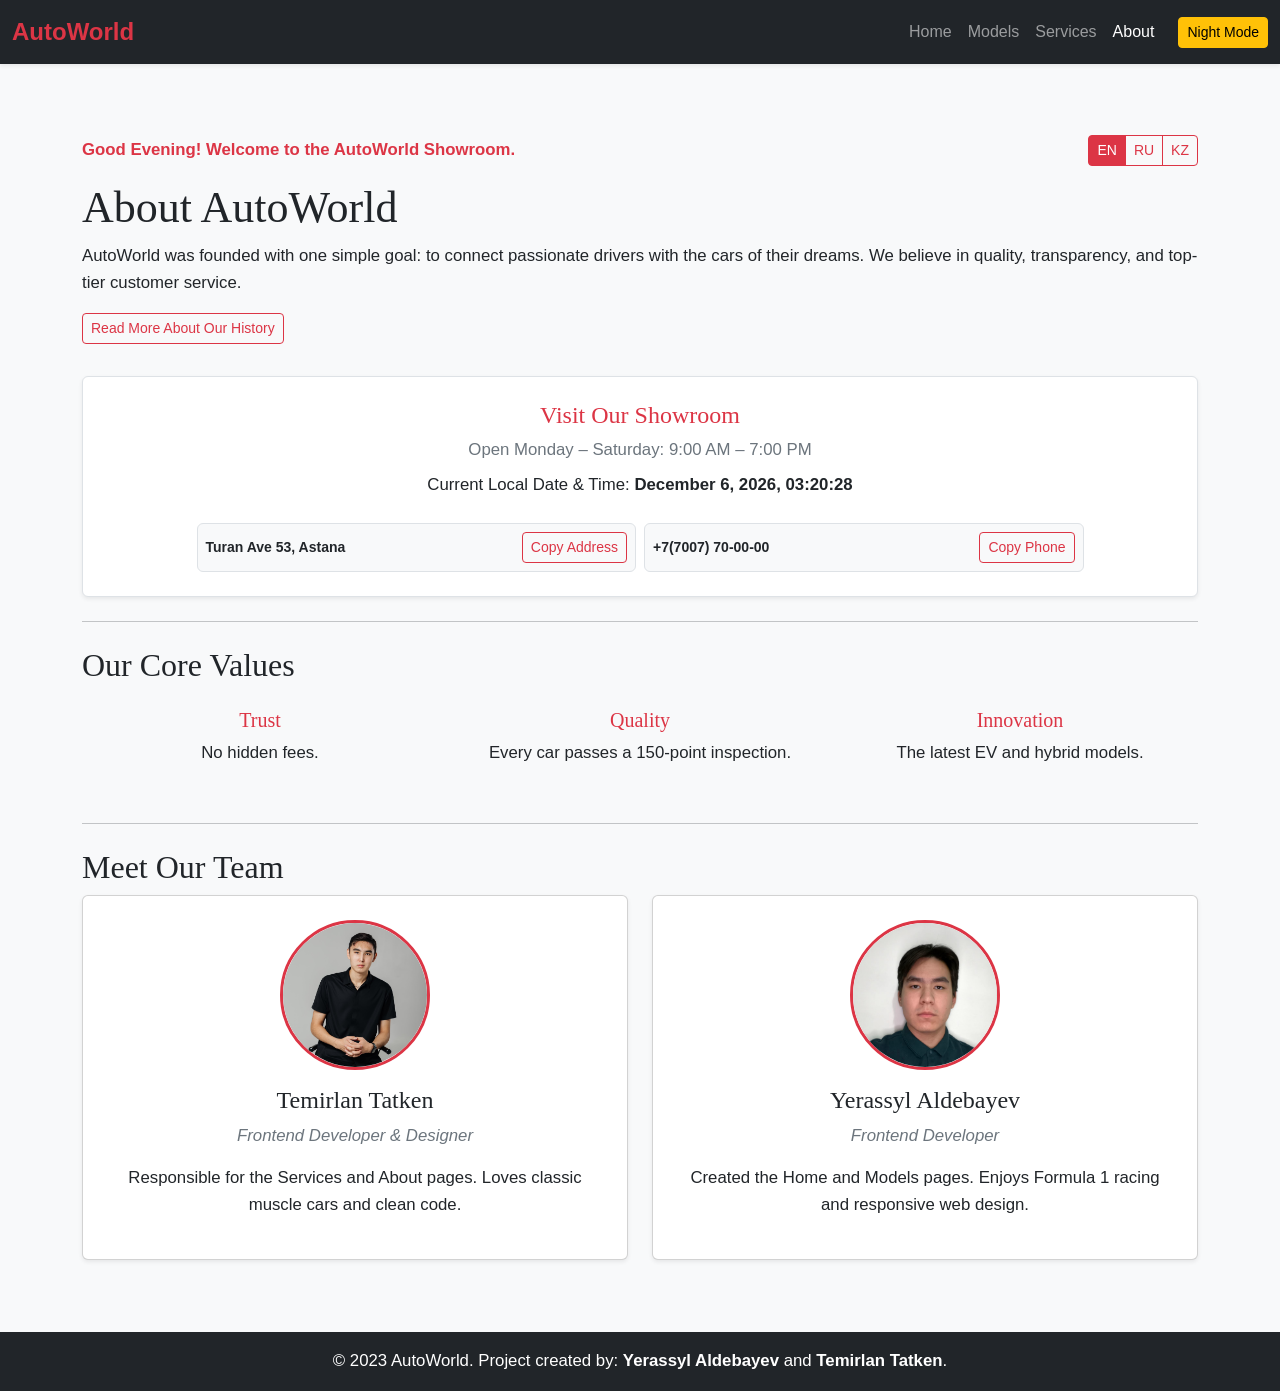
==== commit 9e430c77: "Complete Assignment 6: jQuery search, UX animations, and lazy loading" ====
--- a/about.html
+++ b/about.html
@@ -3,12 +3,13 @@
 <head>
     <meta charset="UTF-8">
     <meta name="viewport" content="width=device-width, initial-scale=1.0">
-    <title>About Us & Team - AutoWorld Cars</title>
+    <title>About Us - AutoWorld Cars</title>
+    <script src="https://code.jquery.com/jquery-3.7.1.min.js"></script>
     <link href="https://cdn.jsdelivr.net/npm/bootstrap@5.3.3/dist/css/bootstrap.min.css" rel="stylesheet">
     <link rel="stylesheet" href="css/style.css">
 </head>
 <body>
-    <header>
+    <header class="fixed-top shadow-sm">
         <nav id="main-nav" class="navbar navbar-expand-lg navbar-dark bg-dark">
             <div class="container-fluid">
                 <a class="navbar-brand text-danger fw-bold fs-4" href="index.html">AutoWorld</a>
@@ -29,10 +30,10 @@
                 </div>
             </div>
         </nav>
+        <div id="scroll-progress-bar"></div>
     </header>
 
-    <main class="container py-4">
-        <!-- Assignment 5: Language Switcher (EN / RU / KZ) & Time-of-Day Greeting -->
+    <main class="container py-4 mt-3">
         <div class="d-flex flex-wrap justify-content-between align-items-center gap-2 mb-3">
             <p id="time-greeting" class="text-danger fw-semibold mb-0"></p>
             <div class="btn-group btn-group-sm" role="group" aria-label="Language selector">
@@ -45,18 +46,31 @@
         <h1 id="i18n-title">About AutoWorld</h1>
         <p id="i18n-intro">AutoWorld was founded with one simple goal: to connect passionate drivers with the cars of their dreams. We believe in quality, transparency, and top-tier customer service.</p>
 
-        <!-- Assignment 5: "Read More" button toggling style.display -->
         <div id="extra-story" style="display: none;" class="p-3 bg-white border rounded mb-3 shadow-sm">
             <p id="i18n-extra-story" class="mb-0">Since opening our first showroom in Astana, we have delivered over 1,500 inspected vehicles across Kazakhstan. Our certified technicians test every engine, battery pack, and safety system so our clients drive away with complete confidence.</p>
         </div>
         <button type="button" id="read-more-btn" class="btn btn-outline-danger btn-sm mb-2">Read More About Our History</button>
 
-        <!-- Task 5: Display Current Date and Time -->
         <section class="visit-section my-4">
             <div class="p-4 bg-white border rounded text-center shadow-sm">
                 <h2 id="i18n-visit-title" class="h4 text-danger mb-2">Visit Our Showroom</h2>
                 <p id="i18n-visit-hours" class="text-secondary mb-2">Open Monday – Saturday: 9:00 AM – 7:00 PM</p>
-                <p class="mb-0"><span id="i18n-time-label">Current Local Date &amp; Time:</span> <strong id="current-datetime" class="text-dark"></strong></p>
+                <p class="mb-3"><span id="i18n-time-label">Current Local Date &amp; Time:</span> <strong id="current-datetime" class="text-dark"></strong></p>
+
+                <div class="row g-2 justify-content-center mt-2">
+                    <div class="col-md-5">
+                        <div class="p-2 border rounded bg-light d-flex justify-content-between align-items-center">
+                            <span id="i18n-address" class="small fw-semibold">Allur Auto, Turan Ave 53, Astana</span>
+                            <button type="button" id="i18n-btn-address" class="btn btn-outline-danger btn-sm copy-btn ms-2" data-copy-target="#i18n-address">Copy Address</button>
+                        </div>
+                    </div>
+                    <div class="col-md-5">
+                        <div class="p-2 border rounded bg-light d-flex justify-content-between align-items-center">
+                            <span id="i18n-phone" class="small fw-semibold">+7(7007) 70-00-00</span>
+                            <button type="button" id="i18n-btn-phone" class="btn btn-outline-danger btn-sm copy-btn ms-2" data-copy-target="#i18n-phone">Copy Phone</button>
+                        </div>
+                    </div>
+                </div>
             </div>
         </section>
 
@@ -93,7 +107,7 @@
             <div class="row g-4">
                 <div class="col-md-6">
                     <div class="card h-100 text-center p-4 shadow-sm">
-                        <img src="images/student1.jpeg" alt="Portrait of Temirlan Tatken" class="team-photo rounded-circle border border-3 border-danger mx-auto mb-3">
+                        <img src="images/why-choose.jpg" data-src="images/student1.jpeg" alt="Portrait of Temirlan Tatken" class="team-photo lazy-img rounded-circle border border-3 border-danger mx-auto mb-3">
                         <h3>Temirlan Tatken</h3>
                         <p id="i18n-member1-role" class="text-secondary fst-italic">Frontend Developer &amp; Designer</p>
                         <p id="i18n-member1-bio">Responsible for the Services and About pages. Loves classic muscle cars and clean code.</p>
@@ -101,7 +115,7 @@
                 </div>
                 <div class="col-md-6">
                     <div class="card h-100 text-center p-4 shadow-sm">
-                        <img src="images/student2.jpg" alt="Portrait of Yerassyl Aldebayev" class="team-photo rounded-circle border border-3 border-danger mx-auto mb-3">
+                        <img src="images/why-choose.jpg" data-src="images/student2.jpg" alt="Portrait of Yerassyl Aldebayev" class="team-photo lazy-img rounded-circle border border-3 border-danger mx-auto mb-3">
                         <h3>Yerassyl Aldebayev</h3>
                         <p id="i18n-member2-role" class="text-secondary fst-italic">Frontend Developer</p>
                         <p id="i18n-member2-bio">Created the Home and Models pages. Enjoys Formula 1 racing and responsive web design.</p>
@@ -110,6 +124,16 @@
             </div>
         </section>
     </main>
+
+    <div id="app-toast" class="card shadow">
+        <div class="card-header bg-dark text-white d-flex justify-content-between align-items-center py-2">
+            <strong id="toast-title">Notification</strong>
+            <button type="button" id="toast-close-btn" class="btn-close btn-close-white btn-sm" aria-label="Close"></button>
+        </div>
+        <div class="card-body py-2">
+            <p id="toast-body" class="mb-0 small"></p>
+        </div>
+    </div>
 
     <footer class="bg-dark text-white text-center py-3 mt-4">
         <div class="container">
@@ -121,5 +145,8 @@
     <script src="js/datetime.js"></script>
     <script src="js/theme.js"></script>
     <script src="js/language.js"></script>
+    <script src="js/jquery-ux.js"></script>
+    <script src="js/jquery-services.js"></script>
+    <script src="js/jquery-features.js"></script>
 </body>
 </html>
--- a/css/style.css
+++ b/css/style.css
@@ -1,13 +1,14 @@
 /* ===================================================
-   AutoWorld - custom styles (Assignments 4 & 5)
+   AutoWorld - Custom Styles (Assignments 4, 5 & 6)
    =================================================== */
 
-/* ---------- Fonts & Body Background (Task 4) ---------- */
+/* ---------- Fonts & Body Background ---------- */
 body {
     font-family: 'Trebuchet MS', Arial, sans-serif;
     line-height: 1.6;
     background-color: #f8f9fa;
     color: #212529;
+    padding-top: 95px; /* Increased offset so fixed header doesn't cover content */
     transition: background-color 0.5s ease, color 0.3s ease;
 }
 
@@ -15,10 +16,125 @@
     font-family: Georgia, 'Times New Roman', serif;
 }
 
-/* ---------- Assignment 5: Night Mode Theme ---------- */
+/* ---------- Fixed Header & Scroll Progress Bar ---------- */
+header {
+    position: fixed;
+    top: 0;
+    left: 0;
+    width: 100%;
+    z-index: 1040;
+    background-color: #212529;
+}
+
+#scroll-progress-bar {
+    position: absolute;
+    bottom: 0;
+    left: 0;
+    height: 4px;
+    width: 0%;
+    background: linear-gradient(90deg, #dc3545, #ff758c, #ffc107);
+    z-index: 1050;
+    box-shadow: 0 0 8px rgba(220, 53, 69, 0.7);
+}
+
+/* ---------- Assignment 6 Task 2: Autocomplete Dropdown ---------- */
+.search-wrapper {
+    position: relative;
+}
+
+#autocomplete-list {
+    position: absolute;
+    top: 100%;
+    left: 0;
+    right: 0;
+    background: #ffffff;
+    border: 1px solid #ced4da;
+    border-top: none;
+    border-radius: 0 0 0.375rem 0.375rem;
+    z-index: 1000;
+    max-height: 220px;
+    overflow-y: auto;
+    box-shadow: 0 4px 12px rgba(0, 0, 0, 0.1);
+    display: none;
+}
+
+.autocomplete-item {
+    padding: 0.65rem 1rem;
+    cursor: pointer;
+    border-bottom: 1px solid #f1f1f1;
+    transition: background 0.15s ease;
+}
+
+.autocomplete-item:hover,
+.autocomplete-item.active {
+    background-color: #fff5f5;
+    color: #dc3545;
+    font-weight: 600;
+}
+
+/* ---------- Assignment 6 Task 3: Search Highlighting ---------- */
+mark.search-highlight {
+    background-color: #ffe066;
+    color: #000000;
+    padding: 0.1em 0.25em;
+    border-radius: 0.2em;
+    font-weight: 600;
+}
+
+/* ---------- Assignment 6 Task 5: Stats Counter Box ---------- */
+.stats-counter-card {
+    background: #ffffff;
+    border: 1px solid #dee2e6;
+    border-radius: 0.5rem;
+    padding: 1.5rem 1rem;
+    transition: transform 0.25s ease, box-shadow 0.25s ease;
+}
+
+.stats-counter-card:hover {
+    transform: translateY(-4px);
+    box-shadow: 0 8px 18px rgba(0, 0, 0, 0.08);
+}
+
+.stat-number {
+    font-size: 2.3rem;
+    font-weight: bold;
+    color: #dc3545;
+    line-height: 1;
+}
+
+/* ---------- Assignment 6 Task 7: Toast Notification ---------- */
+#app-toast {
+    position: fixed;
+    bottom: 24px;
+    right: 24px;
+    z-index: 1060;
+    min-width: 290px;
+    max-width: 380px;
+    display: none;
+    box-shadow: 0 8px 24px rgba(0, 0, 0, 0.2);
+    border-left: 5px solid #dc3545;
+}
+
+/* ---------- Assignment 6 Task 9: Lazy Loading Images ---------- */
+.lazy-img {
+    opacity: 0;
+    transition: opacity 0.6s ease-in-out;
+    background-color: #e9ecef;
+}
+
+.lazy-img.loaded {
+    opacity: 1;
+}
+
+/* ---------- Assignment 5: Night Mode Theme Overrides ---------- */
 body.night-mode {
     background-color: #121212 !important;
     color: #e0e0e0;
+}
+
+body.night-mode header,
+body.night-mode .navbar {
+    background-color: #0a0a0a !important;
 }
 
 body.night-mode .card,
@@ -26,7 +142,9 @@
 body.night-mode .bg-light,
 body.night-mode .faq-item,
 body.night-mode .faq-question,
-body.night-mode .popup-box {
+body.night-mode .popup-box,
+body.night-mode .stats-counter-card,
+body.night-mode #autocomplete-list {
     background-color: #1e1e1e !important;
     color: #e0e0e0 !important;
     border-color: #333333 !important;
@@ -38,7 +156,6 @@
     color: #b0b0b0 !important;
 }
 
-/* Fix inputs and placeholder visibility in Night Mode */
 body.night-mode .form-control,
 body.night-mode .form-select {
     background-color: #2a2a2a !important;
@@ -51,7 +168,6 @@
     opacity: 1;
 }
 
-/* Fix Models Comparison Table in Night Mode */
 body.night-mode .table {
     --bs-table-bg: #1e1e1e;
     --bs-table-color: #e0e0e0;
@@ -73,7 +189,7 @@
     color: #ffffff !important;
 }
 
-/* ---------- Responsive typography (media queries) ---------- */
+/* ---------- Typography & Responsive ---------- */
 h1 { font-size: 1.8rem; }
 h2 { font-size: 1.4rem; }
 h3 { font-size: 1.15rem; }
@@ -93,7 +209,7 @@
     p  { font-size: 1.05rem; }
 }
 
-/* ---------- Home: hero image & engine animation ---------- */
+/* ---------- Components ---------- */
 .hero-img {
     width: 75%;
     max-width: 700px;
@@ -114,7 +230,6 @@
     }
 }
 
-/* ---------- Cards & Event-Triggered Animations ---------- */
 .card-img-top {
     height: 200px;
     object-fit: cover;
@@ -124,30 +239,17 @@
     transition: transform 0.3s ease, box-shadow 0.3s ease;
 }
 
-/* ---------- Models: lineup image and Interactive Thumbnail Gallery ---------- */
 .lineup-img {
     width: 100%;
     height: 320px;
     object-fit: cover;
 }
 
-@media (max-width: 576px) {
-    .lineup-img {
-        height: 200px;
-    }
-}
-
 .main-gallery-img {
     width: 100%;
     height: 420px;
     object-fit: cover;
-    transition: opacity 0.25s ease, transform 0.25s ease;
-}
-
-@media (max-width: 768px) {
-    .main-gallery-img {
-        height: 250px;
-    }
+    transition: opacity 0.25s ease;
 }
 
 .thumb-img {
@@ -171,7 +273,6 @@
     transform: scale(1.04);
 }
 
-/* ---------- Star Rating Widget ---------- */
 .rating-star {
     font-size: 1.4rem;
     color: #ced4da;
@@ -189,14 +290,13 @@
     color: #ffc107;
 }
 
-/* ---------- About: team photo ---------- */
 .team-photo {
     width: 150px;
     height: 150px;
     object-fit: cover;
 }
 
-/* ---------- Task 2: FAQ Accordion (Models page) ---------- */
+/* ---------- FAQ Accordion ---------- */
 .faq-item {
     background-color: #ffffff;
     border: 1px solid #dee2e6;
@@ -251,7 +351,7 @@
     color: #495057;
 }
 
-/* ---------- Task 3: Popup Subscription Form (Home page) ---------- */
+/* ---------- Popup Subscription Form ---------- */
 .popup-overlay {
     display: none;
     position: fixed;
@@ -292,7 +392,6 @@
     color: #dc3545;
 }
 
-/* ---------- Multi-step Wizard (Services page) ---------- */
 .wizard-step {
     transition: opacity 0.3s ease;
 }
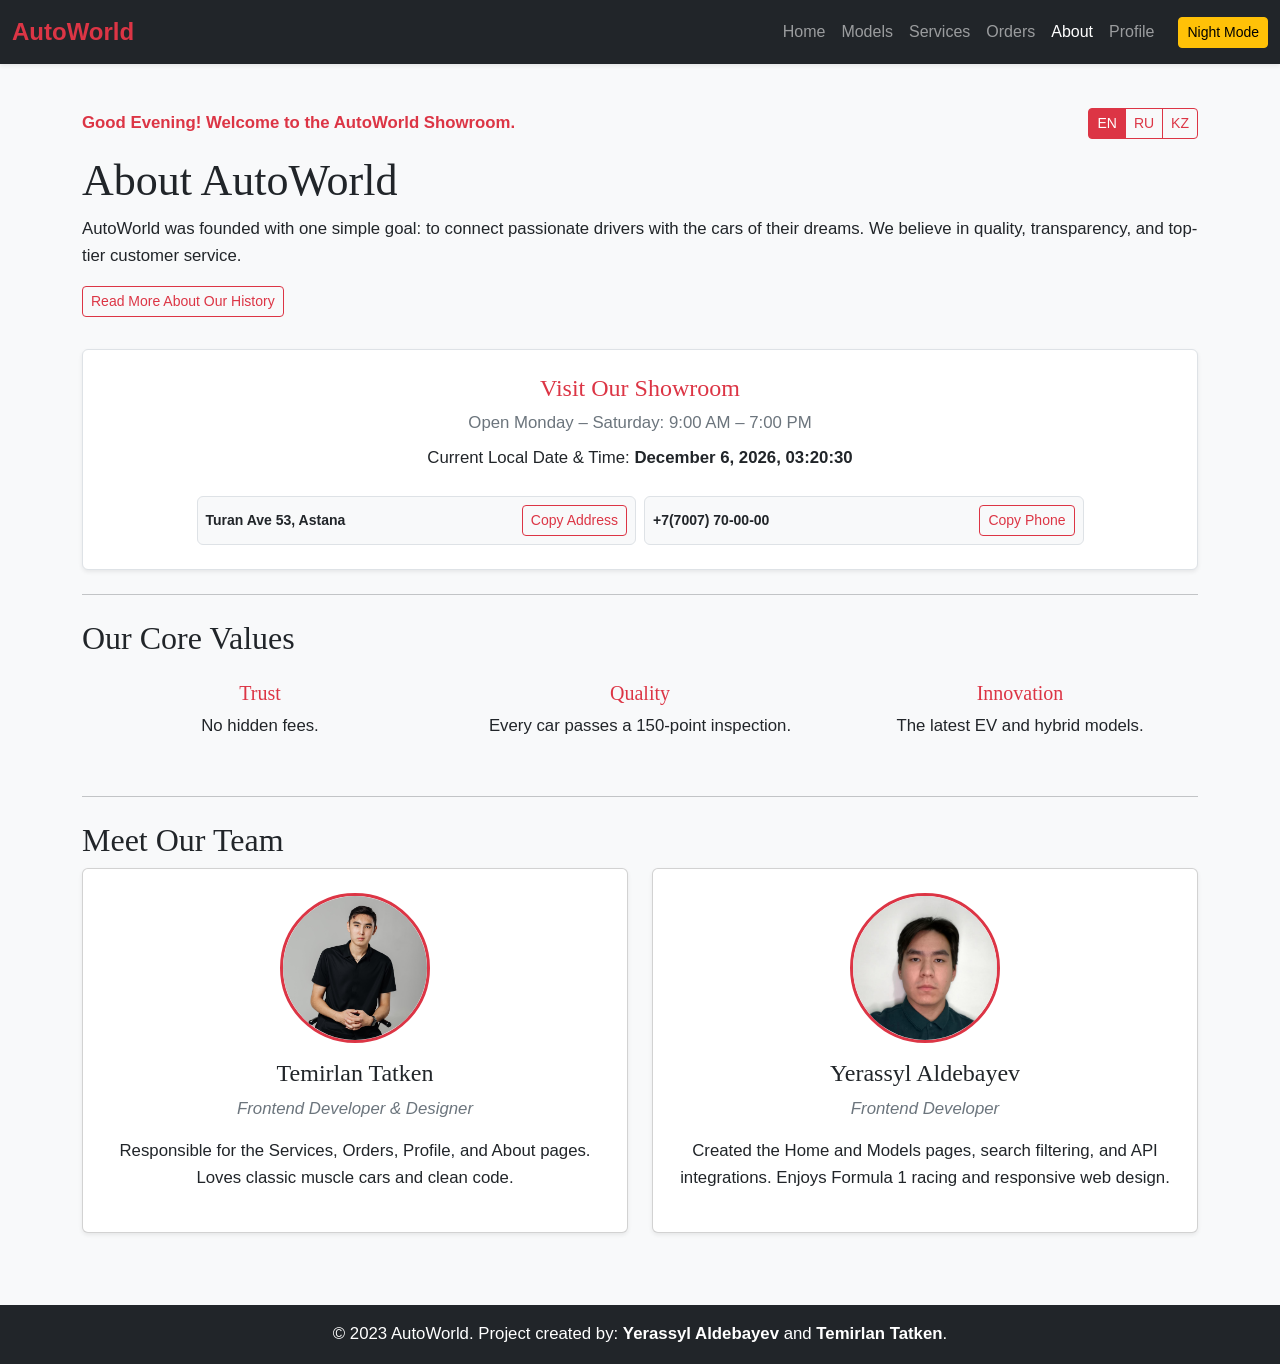
==== commit 576830e2: "Finalize AutoWorld 6-page website, auth, orders, validation, and APIs" ====
--- a/about.html
+++ b/about.html
@@ -22,7 +22,9 @@
                         <li class="nav-item"><a class="nav-link" href="index.html">Home</a></li>
                         <li class="nav-item"><a class="nav-link" href="models.html">Models</a></li>
                         <li class="nav-item"><a class="nav-link" href="services.html">Services</a></li>
+                        <li class="nav-item"><a class="nav-link" href="orders.html">Orders <span id="nav-order-badge" class="badge bg-danger ms-1" style="display:none;">0</span></a></li>
                         <li class="nav-item"><a class="nav-link active" aria-current="page" href="about.html">About</a></li>
+                        <li class="nav-item"><a class="nav-link" id="nav-profile-link" href="profile.html">Profile</a></li>
                         <li class="nav-item ms-lg-3 mt-2 mt-lg-0">
                             <button type="button" id="theme-toggle-btn" class="btn btn-warning btn-sm">Night Mode</button>
                         </li>
@@ -33,7 +35,7 @@
         <div id="scroll-progress-bar"></div>
     </header>
 
-    <main class="container py-4 mt-3">
+    <main class="container py-4">
         <div class="d-flex flex-wrap justify-content-between align-items-center gap-2 mb-3">
             <p id="time-greeting" class="text-danger fw-semibold mb-0"></p>
             <div class="btn-group btn-group-sm" role="group" aria-label="Language selector">
@@ -60,7 +62,7 @@
                 <div class="row g-2 justify-content-center mt-2">
                     <div class="col-md-5">
                         <div class="p-2 border rounded bg-light d-flex justify-content-between align-items-center">
-                            <span id="i18n-address" class="small fw-semibold">Allur Auto, Turan Ave 53, Astana</span>
+                            <span id="i18n-address" class="small fw-semibold">Turan Ave 53, Astana</span>
                             <button type="button" id="i18n-btn-address" class="btn btn-outline-danger btn-sm copy-btn ms-2" data-copy-target="#i18n-address">Copy Address</button>
                         </div>
                     </div>
@@ -110,7 +112,7 @@
                         <img src="images/why-choose.jpg" data-src="images/student1.jpeg" alt="Portrait of Temirlan Tatken" class="team-photo lazy-img rounded-circle border border-3 border-danger mx-auto mb-3">
                         <h3>Temirlan Tatken</h3>
                         <p id="i18n-member1-role" class="text-secondary fst-italic">Frontend Developer &amp; Designer</p>
-                        <p id="i18n-member1-bio">Responsible for the Services and About pages. Loves classic muscle cars and clean code.</p>
+                        <p id="i18n-member1-bio">Responsible for the Services, Orders, Profile, and About pages. Loves classic muscle cars and clean code.</p>
                     </div>
                 </div>
                 <div class="col-md-6">
@@ -118,7 +120,7 @@
                         <img src="images/why-choose.jpg" data-src="images/student2.jpg" alt="Portrait of Yerassyl Aldebayev" class="team-photo lazy-img rounded-circle border border-3 border-danger mx-auto mb-3">
                         <h3>Yerassyl Aldebayev</h3>
                         <p id="i18n-member2-role" class="text-secondary fst-italic">Frontend Developer</p>
-                        <p id="i18n-member2-bio">Created the Home and Models pages. Enjoys Formula 1 racing and responsive web design.</p>
+                        <p id="i18n-member2-bio">Created the Home and Models pages, search filtering, and API integrations. Enjoys Formula 1 racing and responsive web design.</p>
                     </div>
                 </div>
             </div>
@@ -142,8 +144,9 @@
     </footer>
 
     <script src="https://cdn.jsdelivr.net/npm/bootstrap@5.3.3/dist/js/bootstrap.bundle.min.js"></script>
+    <script src="js/theme.js"></script>
+    <script src="js/auth.js"></script>
     <script src="js/datetime.js"></script>
-    <script src="js/theme.js"></script>
     <script src="js/language.js"></script>
     <script src="js/jquery-ux.js"></script>
     <script src="js/jquery-services.js"></script>
--- a/css/style.css
+++ b/css/style.css
@@ -1,19 +1,38 @@
 /* ===================================================
-   AutoWorld - Custom Styles (Assignments 4, 5 & 6)
+   AutoWorld - Final Project Master Stylesheet
    =================================================== */
 
-/* ---------- Fonts & Body Background ---------- */
+html {
+    scroll-behavior: smooth;
+}
+
 body {
+    display: flex;
+    flex-direction: column;
+    min-height: 100vh;
     font-family: 'Trebuchet MS', Arial, sans-serif;
     line-height: 1.6;
     background-color: #f8f9fa;
     color: #212529;
-    padding-top: 95px; /* Increased offset so fixed header doesn't cover content */
-    transition: background-color 0.5s ease, color 0.3s ease;
+    padding-top: 84px;
+    transition: background-color 0.4s ease, color 0.3s ease;
+}
+
+main,
+body > .container {
+    flex: 1 0 auto;
+}
+
+footer {
+    flex-shrink: 0;
 }
 
 h1, h2, h3 {
     font-family: Georgia, 'Times New Roman', serif;
+}
+
+#showroom {
+    scroll-margin-top: 95px;
 }
 
 /* ---------- Fixed Header & Scroll Progress Bar ---------- */
@@ -37,7 +56,36 @@
     box-shadow: 0 0 8px rgba(220, 53, 69, 0.7);
 }
 
-/* ---------- Assignment 6 Task 2: Autocomplete Dropdown ---------- */
+/* ---------- Animated Button & UI Effects ---------- */
+.btn {
+    transition: transform 0.2s ease, box-shadow 0.2s ease, background-color 0.2s ease;
+}
+
+.btn:hover:not(:disabled) {
+    transform: translateY(-2px);
+    box-shadow: 0 4px 12px rgba(220, 53, 69, 0.25);
+}
+
+.btn:active:not(:disabled) {
+    transform: translateY(0);
+}
+
+.card,
+.catalog-card,
+.order-card,
+.api-model-card {
+    transition: transform 0.28s ease, box-shadow 0.28s ease;
+}
+
+.card:hover,
+.catalog-card:hover,
+.order-card:hover,
+.api-model-card:hover {
+    transform: translateY(-5px);
+    box-shadow: 0 10px 22px rgba(0, 0, 0, 0.12) !important;
+}
+
+/* ---------- Autocomplete Dropdown ---------- */
 .search-wrapper {
     position: relative;
 }
@@ -72,7 +120,7 @@
     font-weight: 600;
 }
 
-/* ---------- Assignment 6 Task 3: Search Highlighting ---------- */
+/* ---------- Search Highlighting ---------- */
 mark.search-highlight {
     background-color: #ffe066;
     color: #000000;
@@ -81,7 +129,7 @@
     font-weight: 600;
 }
 
-/* ---------- Assignment 6 Task 5: Stats Counter Box ---------- */
+/* ---------- Stats Counter Card ---------- */
 .stats-counter-card {
     background: #ffffff;
     border: 1px solid #dee2e6;
@@ -102,20 +150,20 @@
     line-height: 1;
 }
 
-/* ---------- Assignment 6 Task 7: Toast Notification ---------- */
+/* ---------- Toast Notification ---------- */
 #app-toast {
     position: fixed;
     bottom: 24px;
     right: 24px;
     z-index: 1060;
     min-width: 290px;
-    max-width: 380px;
+    max-width: 390px;
     display: none;
-    box-shadow: 0 8px 24px rgba(0, 0, 0, 0.2);
+    box-shadow: 0 8px 24px rgba(0, 0, 0, 0.22);
     border-left: 5px solid #dc3545;
 }
 
-/* ---------- Assignment 6 Task 9: Lazy Loading Images ---------- */
+/* ---------- Lazy Loading Images ---------- */
 .lazy-img {
     opacity: 0;
     transition: opacity 0.6s ease-in-out;
@@ -126,7 +174,7 @@
     opacity: 1;
 }
 
-/* ---------- Assignment 5: Night Mode Theme Overrides ---------- */
+/* ---------- Persistent Dark Mode Overrides ---------- */
 body.night-mode {
     background-color: #121212 !important;
     color: #e0e0e0;
@@ -144,6 +192,8 @@
 body.night-mode .faq-question,
 body.night-mode .popup-box,
 body.night-mode .stats-counter-card,
+body.night-mode .api-model-card,
+body.night-mode .order-card,
 body.night-mode #autocomplete-list {
     background-color: #1e1e1e !important;
     color: #e0e0e0 !important;
@@ -151,9 +201,10 @@
 }
 
 body.night-mode .text-secondary,
+body.night-mode .text-muted,
 body.night-mode .text-dark,
 body.night-mode .faq-answer p {
-    color: #b0b0b0 !important;
+    color: #b5b5b5 !important;
 }
 
 body.night-mode .form-control,
@@ -164,7 +215,7 @@
 }
 
 body.night-mode .form-control::placeholder {
-    color: #aaaaaa !important;
+    color: #999999 !important;
     opacity: 1;
 }
 
@@ -189,7 +240,7 @@
     color: #ffffff !important;
 }
 
-/* ---------- Typography & Responsive ---------- */
+/* ---------- Responsive Typography ---------- */
 h1 { font-size: 1.8rem; }
 h2 { font-size: 1.4rem; }
 h3 { font-size: 1.15rem; }
@@ -209,7 +260,7 @@
     p  { font-size: 1.05rem; }
 }
 
-/* ---------- Components ---------- */
+/* ---------- Showroom & Gallery Components ---------- */
 .hero-img {
     width: 75%;
     max-width: 700px;
@@ -231,12 +282,8 @@
 }
 
 .card-img-top {
-    height: 200px;
-    object-fit: cover;
-}
-
-.catalog-card {
-    transition: transform 0.3s ease, box-shadow 0.3s ease;
+    height: 205px;
+    object-fit: cover;
 }
 
 .lineup-img {
@@ -283,7 +330,7 @@
 }
 
 .rating-star:hover {
-    transform: scale(1.2);
+    transform: scale(1.25);
 }
 
 .rating-star.selected {
@@ -394,4 +441,10 @@
 
 .wizard-step {
     transition: opacity 0.3s ease;
+}
+
+.service-mode-btn.active {
+    background-color: #dc3545 !important;
+    color: #ffffff !important;
+    border-color: #dc3545 !important;
 }
